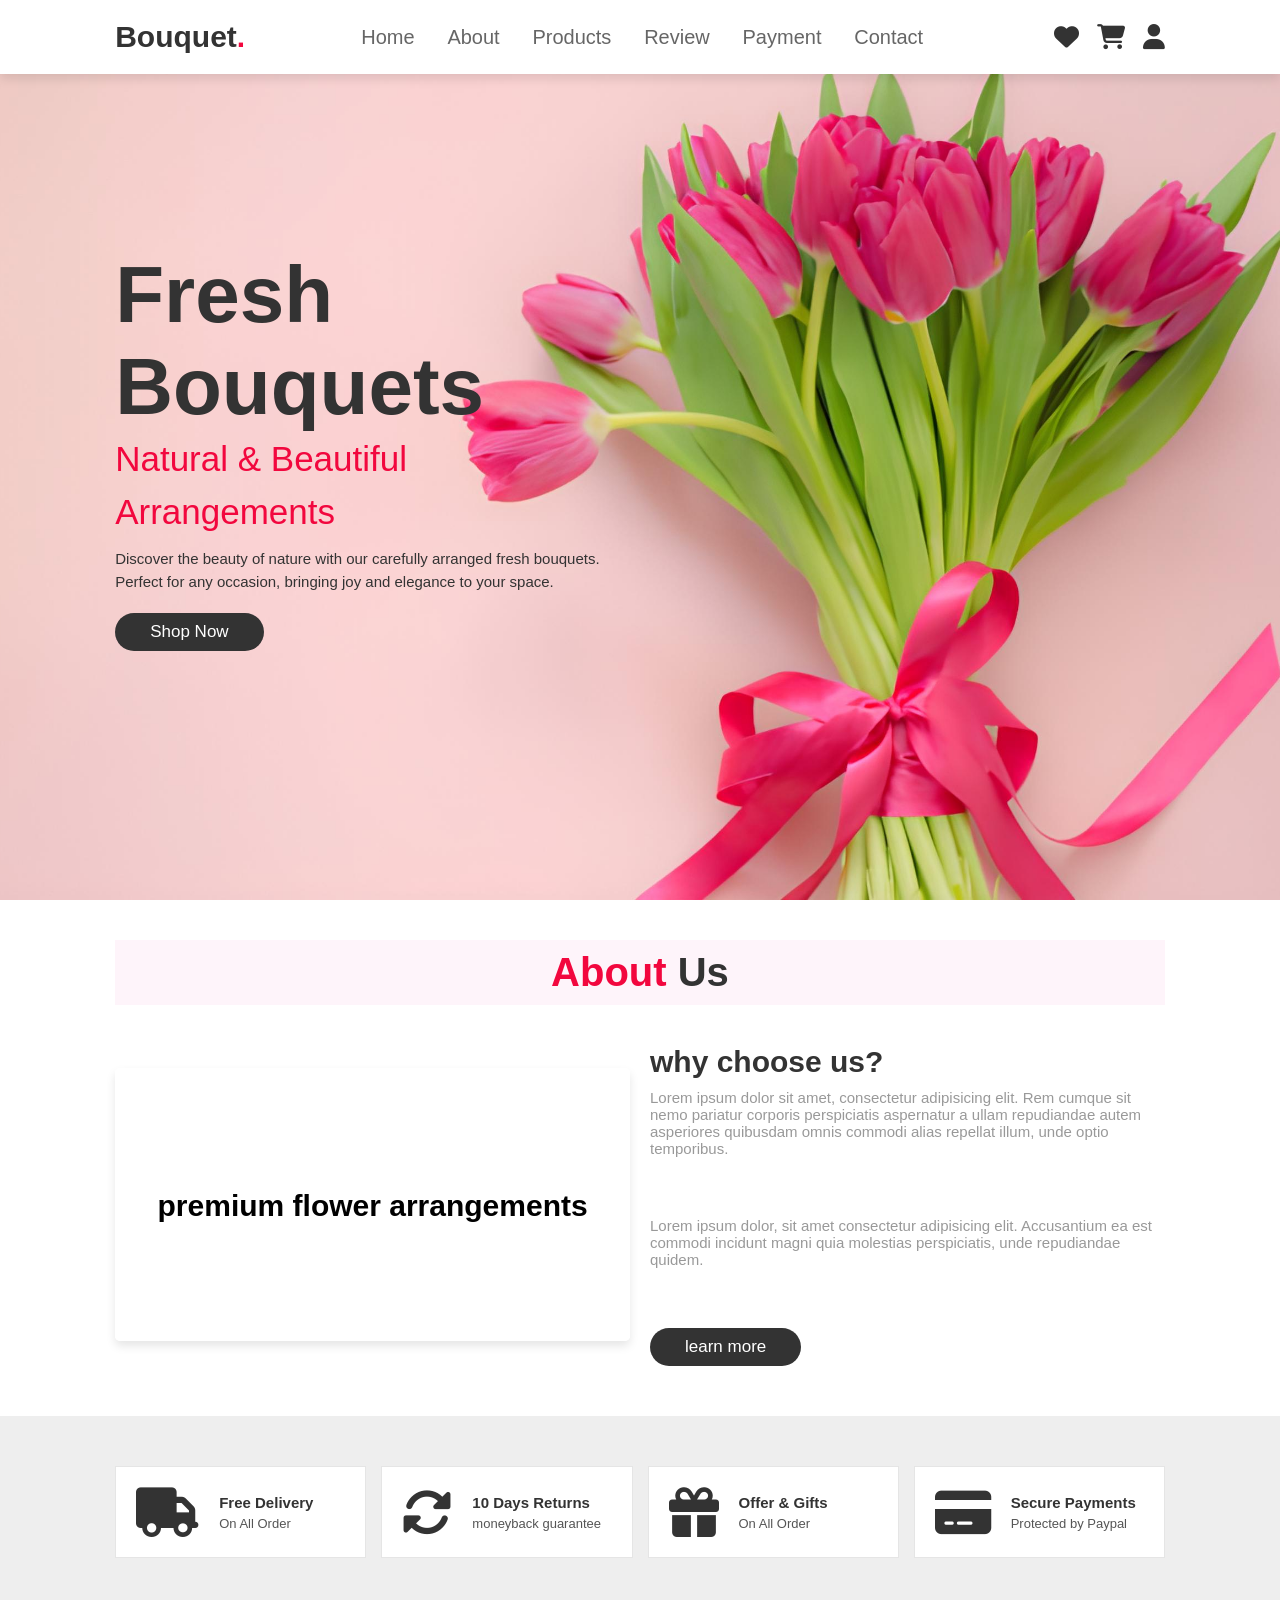
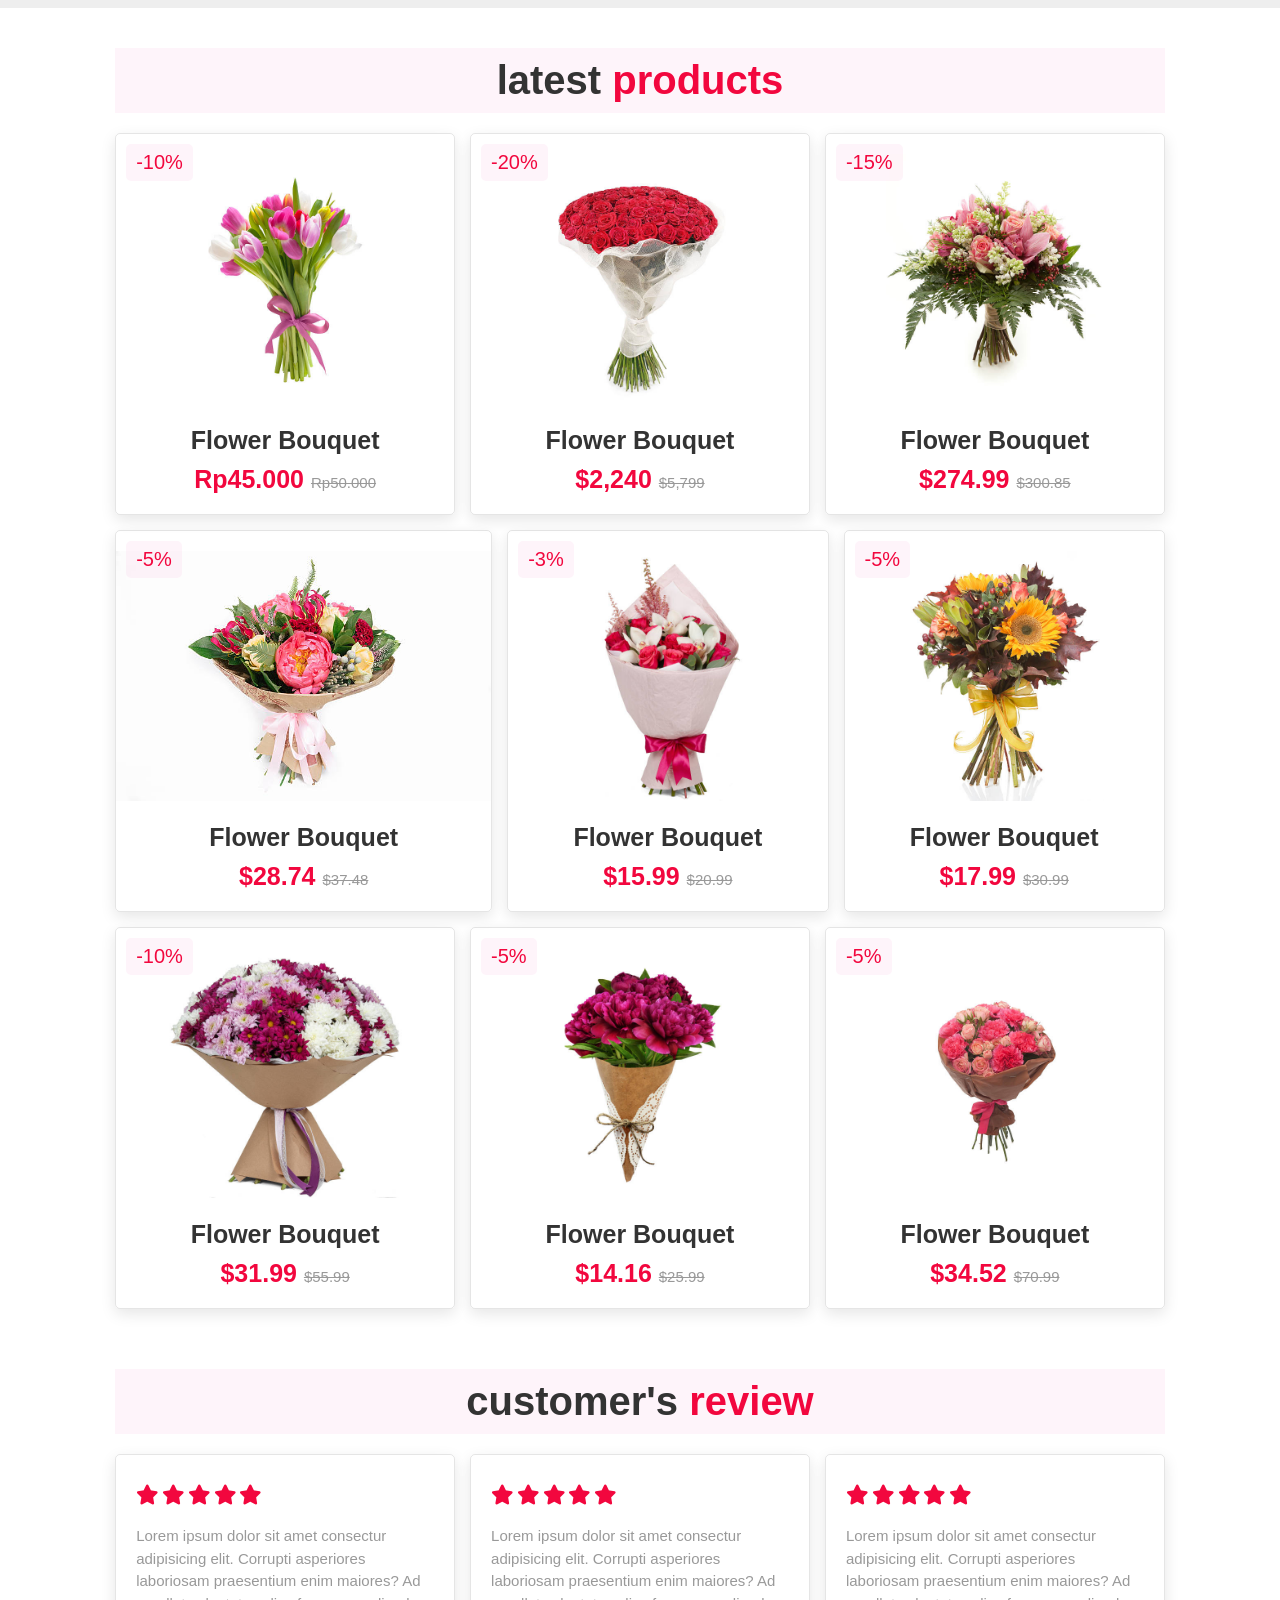
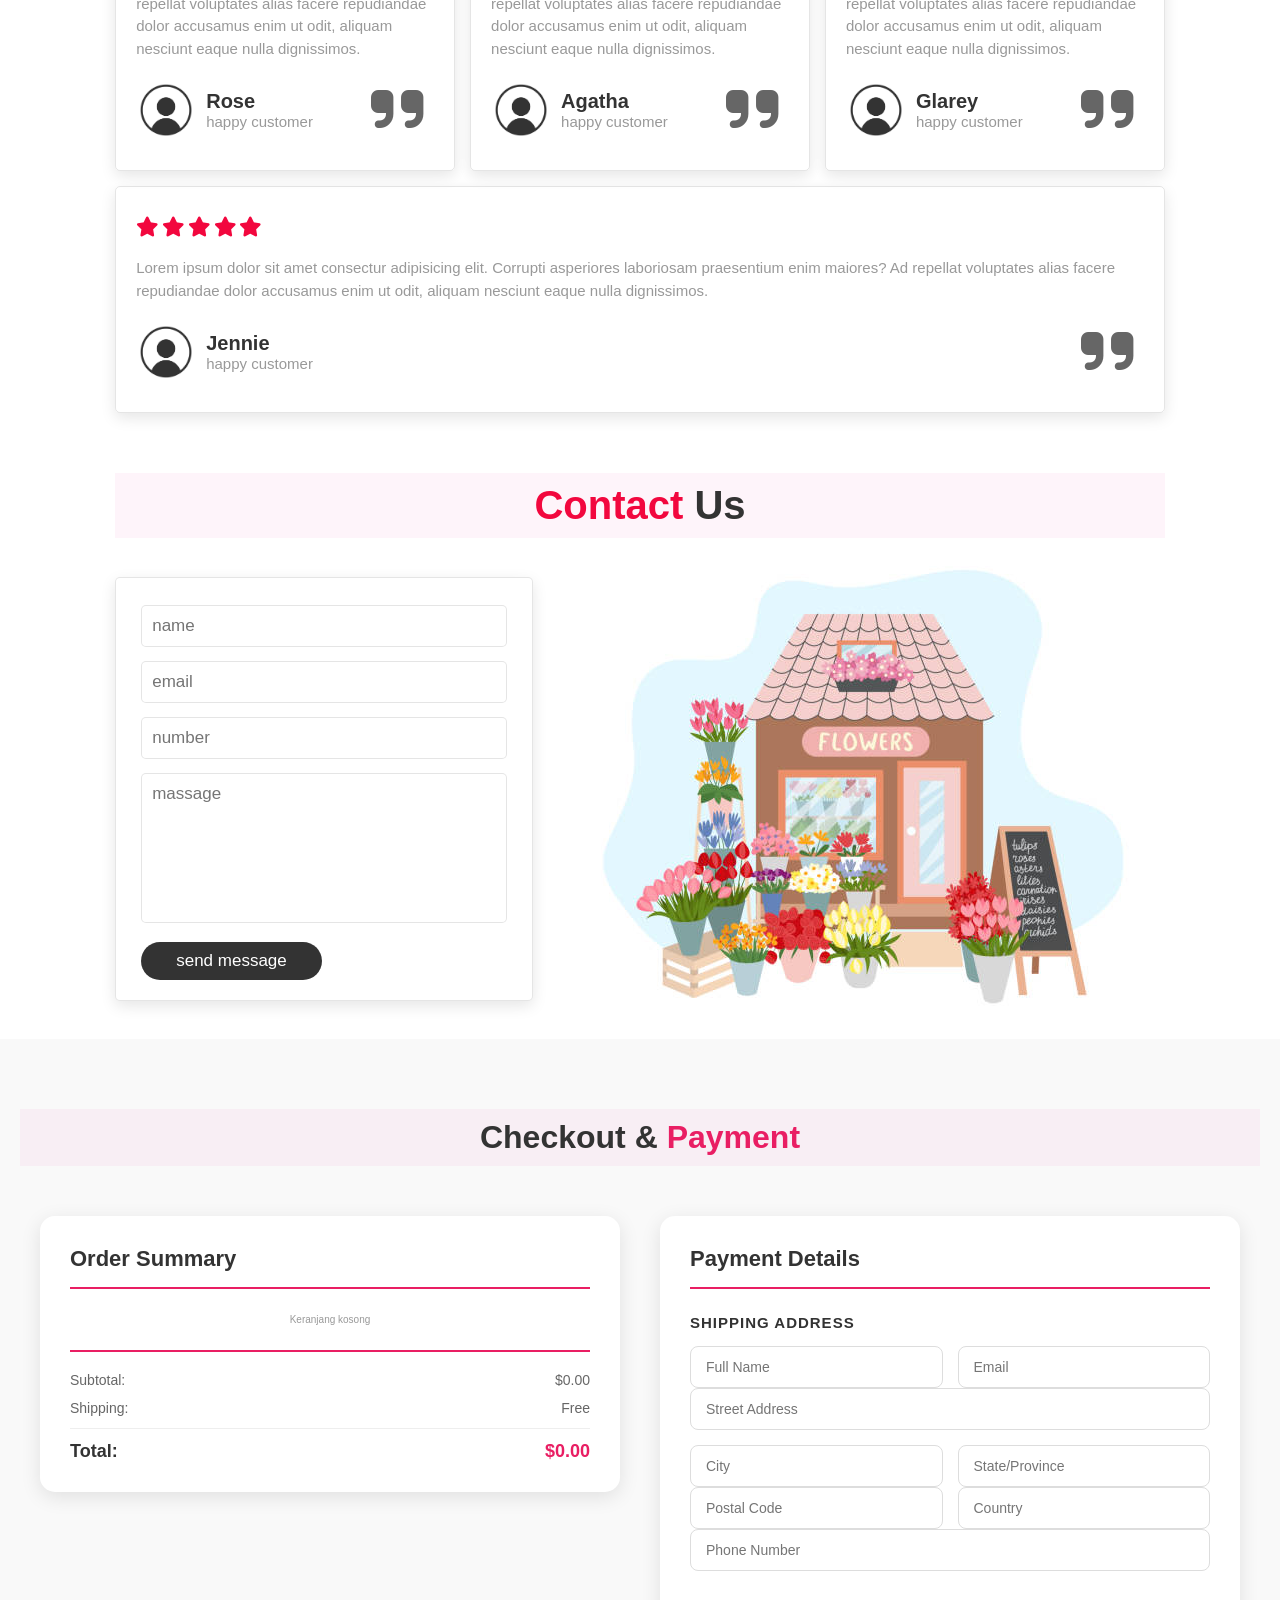
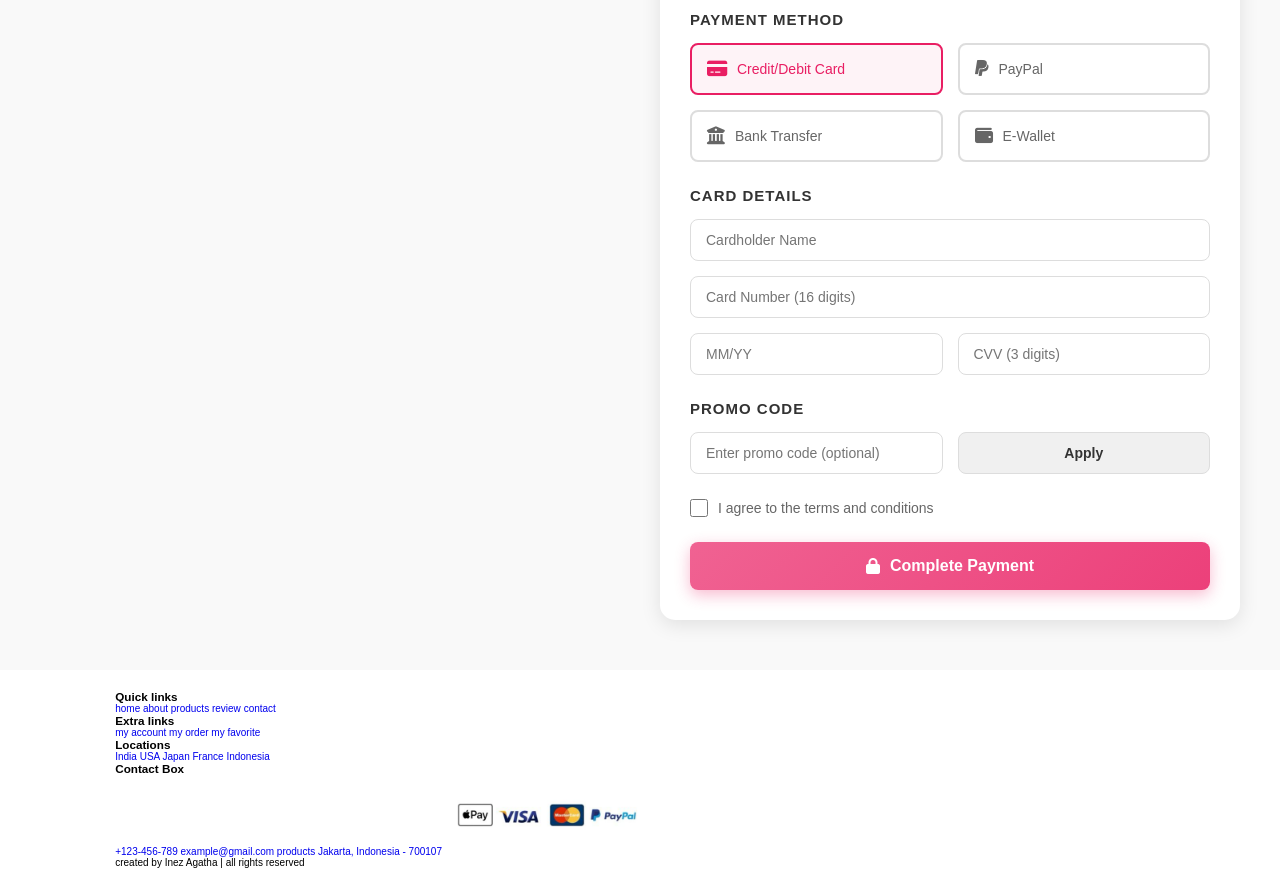
==== index/index.html @ df14d152 "upload website" ====
<!DOCTYPE html>
<html lang="en">
<head>
    <meta charset="UTF-8">
    <meta http-equiv="X-UA-Compatible" content="IE=edge">
    <meta name="viewport" content="width=device-width, initial-scale=1.0">
    <title>Bouquet Shop</title>

    <!-- font awesome cdn link -->
     <link rel="stylesheet" href="https://cdnjs.cloudflare.com/ajax/libs/font-awesome/6.4.2/css/all.min.css">

     <!-- custom css file link -->
      <link rel="stylesheet" href="../css/style.css">
</head>
<body>

<!-- header section starts -->

<header>

    <input type="checkbox" name="" id="toggler">
    <label for="toggler" class="fas fa-bars"></label>

    <a href="#" class="logo">Bouquet<span>.</span></a>

    <nav class="navbar">
        <a href="#Home">Home</a>
        <a href="#About">About</a>
        <a href="#Products">Products</a>
        <a href="#Review">Review</a>
        <a href="#Payment">Payment</a>
        <a href="#Contact">Contact</a>
    </nav>

    <div class="icons">
        <a href="#" class="fas fa-heart"></a>
        <a href="#" class="fas fa-shopping-cart"></a>
        <a href="#" class="fas fa-user"></a>
    </div>

</header>

<!-- header section ends -->

<!-- home section starts -->

<section class="home" id="home">
    <div class="content">
        <h3>Fresh Bouquets</h3>
        <span>Natural & Beautiful Arrangements</span>
        <p>Discover the beauty of nature with our carefully arranged fresh bouquets. Perfect for any occasion, bringing joy and elegance to your space.</p>
        <a href="#" class="btn">Shop Now</a>
    </div>

</section>

<!-- home section ends -->

<!-- about section start -->
 
<section class="about" id="about">

    <h1 class="heading"> <span> About </span> Us </h1>

    <div class="row">

        <div class="video-container">
            <video src="../images/about-vid.mp4" loop autoplay muted playsinline></video>
            <h3>premium flower arrangements</h3>
        </div>

        <div class="content">
            <h3>why choose us?</h3>
            <p>Lorem ipsum dolor sit amet, consectetur adipisicing elit. Rem cumque sit nemo
                pariatur corporis perspiciatis aspernatur a ullam repudiandae autem asperiores
                quibusdam omnis commodi alias repellat illum, unde optio temporibus.</p>
            <p>Lorem ipsum dolor, sit amet consectetur adipisicing elit. Accusantium ea est
                commodi incidunt magni quia molestias perspiciatis, unde repudiandae quidem.</p>
            <a href="#" class="btn">learn more</a>

        </div>

    </div> 

</section>

 <!-- about section ends -->

 <!-- icons section starts -->

 <section class="icons-container">
    
    <div class="icons">
        <i class="fas fa-truck"></i>
        <div class="info">
            <h3>Free Delivery</h3>
            <span>On All Order</span>
         </div>
    </div>

    <div class="icons">
        <i class="fas fa-sync-alt"></i>
        <div class="info">
            <h3>10 Days Returns</h3>
            <span>moneyback guarantee</span>
         </div>
    </div>

    <div class="icons">
        <i class="fas fa-gift"></i>
        <div class="info">
            <h3>Offer & Gifts</h3>
            <span>On All Order</span>
         </div>
    </div>

    <div class="icons">
        <i class="fas fa-credit-card"></i>
        <div class="info">
            <h3>Secure Payments</h3>
            <span>Protected by Paypal</span>
         </div>
    </div>


    </div>

 </section>

 <!-- icons section ends -->

  <!-- product section starts -->

<section class="products" id="products">

    <h1 class="heading"> latest <span>products</span> </h1>

    <div class="box-container">

        <div class="box">
            <span class="discount">-10%</span>
            <div class="image">
                <img src="../images/img-1.jpg" alt="Tulip Bouquet">
                <div class="icons">
                    <a href="#" class="fas fa-heart"></a>
                    <a href="#" class="cart-btn">add to cart</a>
                    <a href="#" class="fas fa-share"></a>
                </div>
            </div>
            <div class="content">
                <h3>Flower Bouquet</h3>
                <div class="price">Rp45.000 <span>Rp50.000</span></div>
             </div>
        </div>

         <div class="box">
             <span class="discount">-20%</span>
             <div class="image">
                <img src="../images/img-2.jpg" alt="">
                <div class="icons">
                    <a href="#" class="fas fa-heart"></a>
                    <a href="#" class="cart-btn">add to cart</a>
                    <a href="#" class="fas fa-share"></a>
                 </div>
            </div>
            <div class="content">
                <h3>Flower Bouquet</h3>
                <div class="price">$2,240 <span>$5,799</span></div>
            </div>
        </div>

        <div class="box">
            <span class="discount">-15%</span>
            <div class="image">
                <img src="../images/img-3.jpg" alt="">
                <div class="icons">
                    <a href="#" class="fas fa-heart"></a>
                    <a href="#" class="cart-btn">add to cart</a>
                    <a href="#" class="fas fa-share"></a>
                </div>
             </div>
            <div class="content">
                <h3>Flower Bouquet</h3>
                <div class="price">$274.99 <span>$300.85</span></div>
            </div>
        </div>

        <div class="box">
            <span class="discount">-5%</span>
            <div class="image">
                <img src="../images/img-4.jpg" alt="">
                <div class="icons">
                    <a href="#" class="fas fa-heart"></a>
                    <a href="#" class="cart-btn">add to cart</a>
                    <a href="#" class="fas fa-share"></a>
                </div>
            </div>
            <div class="content">
                <h3>Flower Bouquet</h3>
                <div class="price">$28.74 <span>$37.48</span></div>
            </div>
        </div>

        <div class="box">
            <span class="discount">-3%</span>
            <div class="image">
                <img src="../images/img-5.jpg" alt="">
                <div class="icons">
                    <a href="#" class="fas fa-heart"></a>
                    <a href="#" class="cart-btn">add to cart</a>
                    <a href="#" class="fas fa-share"></a>
                </div>
            </div>
            <div class="content">
                <h3>Flower Bouquet</h3>
                <div class="price">$15.99 <span>$20.99</span></div>
            </div>
        </div>

        <div class="box">
            <span class="discount">-5%</span>
            <div class="image">
                <img src="../images/img-6.jpg" alt="">
                <div class="icons">
                    <a href="#" class="fas fa-heart"></a>
                    <a href="#" class="cart-btn">add to cart</a>
                    <a href="#" class="fas fa-share"></a>
                </div>
            </div>
            <div class="content">
                <h3>Flower Bouquet</h3>
                <div class="price">$17.99 <span>$30.99</span></div>
            </div>
        </div>

        <div class="box">
            <span class="discount">-10%</span>
            <div class="image">
                <img src="../images/img-7.jpg" alt="">
                <div class="icons">
                    <a href="#" class="fas fa-heart"></a>
                    <a href="#" class="cart-btn">add to cart</a>
                    <a href="#" class="fas fa-share"></a>
                </div>
            </div>
            <div class="content">
                <h3>Flower Bouquet</h3>
                <div class="price">$31.99 <span>$55.99</span></div>
            </div>
        </div>

         <div class="box">
            <span class="discount">-5%</span>
            <div class="image">
                <img src="../images/img-8.jpg" alt="">
                <div class="icons">
                    <a href="#" class="fas fa-heart"></a>
                    <a href="#" class="cart-btn">add to cart</a>
                    <a href="#" class="fas fa-share"></a>
                </div>
            </div>
            <div class="content">
                <h3>Flower Bouquet</h3>
                <div class="price">$14.16 <span>$25.99</span></div>
             </div>
        </div>
  

        <div class="box">
            <span class="discount">-5%</span>
            <div class="image">
                <img src="../images/img-9.jpg" alt="">
                <div class="icons">
                    <a href="#" class="fas fa-heart"></a>
                    <a href="#" class="cart-btn">add to cart</a>
                    <a href="#" class="fas fa-share"></a>
                </div>
            </div>
            <div class="content">
                <h3>Flower Bouquet</h3>
                <div class="price">$34.52 <span>$70.99</span></div>
             </div>
         </div>
    
</section>

<!-- product section ends -->

<!-- review section starts -->

<section class="review" id="review">

<h1 class="heading"> customer's <span>review</span></h1>

<div class="box-container">

    <div class="box">
        <div class="stars">
            <i class="fas fa-star"></i>
            <i class="fas fa-star"></i>
            <i class="fas fa-star"></i>
            <i class="fas fa-star"></i>
            <i class="fas fa-star"></i>
        </div>
        <p>Lorem ipsum dolor sit amet consectur adipisicing elit. Corrupti asperiores laboriosam praesentium enim maiores? Ad repellat voluptates alias facere repudiandae dolor accusamus enim ut odit, aliquam nesciunt eaque nulla dignissimos.</p>
        <div class="user">
            <img src="../images/pic-1.jpg" alt="">
            <div class="user-info">
                <h3>Rose</h3>
                <span>happy customer</span>
            </div>
        </div>
        <span class="fas fa-quote-right"></span>
    </div>

    <div class="box">
        <div class="stars">
            <i class="fas fa-star"></i>
            <i class="fas fa-star"></i>
            <i class="fas fa-star"></i>
            <i class="fas fa-star"></i>
            <i class="fas fa-star"></i>
        </div>
        <p>Lorem ipsum dolor sit amet consectur adipisicing elit. Corrupti asperiores laboriosam praesentium enim maiores? Ad repellat voluptates alias facere repudiandae dolor accusamus enim ut odit, aliquam nesciunt eaque nulla dignissimos.</p>
        <div class="user">
            <img src="../images/pic-2.jpg" alt="">
            <div class="user-info">
                <h3>Agatha</h3>
                <span>happy customer</span>
            </div>
        </div>
        <span class="fas fa-quote-right"></span>
    </div>

    <div class="box">
        <div class="stars">
            <i class="fas fa-star"></i>
            <i class="fas fa-star"></i>
            <i class="fas fa-star"></i>
            <i class="fas fa-star"></i>
            <i class="fas fa-star"></i>
        </div>
        <p>Lorem ipsum dolor sit amet consectur adipisicing elit. Corrupti asperiores laboriosam praesentium enim maiores? Ad repellat voluptates alias facere repudiandae dolor accusamus enim ut odit, aliquam nesciunt eaque nulla dignissimos.</p>
        <div class="user">
            <img src="../images/pic-3.jpg" alt="">
            <div class="user-info">
                <h3>Glarey</h3>
                <span>happy customer</span>
            </div>
        </div>
        <span class="fas fa-quote-right"></span>
    </div>

    <div class="box">
        <div class="stars">
            <i class="fas fa-star"></i>
            <i class="fas fa-star"></i>
            <i class="fas fa-star"></i>
            <i class="fas fa-star"></i>
            <i class="fas fa-star"></i>
        </div>
        <p>Lorem ipsum dolor sit amet consectur adipisicing elit. Corrupti asperiores laboriosam praesentium enim maiores? Ad repellat voluptates alias facere repudiandae dolor accusamus enim ut odit, aliquam nesciunt eaque nulla dignissimos.</p>
        <div class="user">
            <img src="../images/pic-4.jpg" alt="">
            <div class="user-info">
                <h3>Jennie</h3>
                <span>happy customer</span>
            </div>
        </div>
        <span class="fas fa-quote-right"></span>
    </div>

</div>

</section>

<!-- review section ends --> 

<!-- contact section stars -->

<section class="contact" id="contact">

<h1 class="heading"> <span> Contact </span> Us</h1>

<div class="row">

    <form action="">
        <input type="text" placeholder="name" class="box">
        <input type="email" placeholder="email" class="box">
        <input type="number" placeholder="number" class="box">
        <textarea name="" class="box" placeholder="massage" id="" cols="30" rows="10"></textarea>
        <input type="submit" value="send message" class="btn">
    </form>

    <div class="image">
        <img src="../images/contact-img.jpg" alt="">
    </div>

</div>

</section>

<!-- contact section ends -->

<!-- payment section starts -->

<section class="payment" id="payment">

    <h1 class="heading">Checkout & <span>Payment</span></h1>

    <div class="payment-container">

        <!-- Left Side - Order Summary -->
        <div class="order-summary">
            <h2>Order Summary</h2>
            
            <div class="summary-items" id="summaryItems">
                <p style="text-align: center; color: #999;">Keranjang kosong</p>
            </div>

            <div class="summary-total">
                <div class="total-row">
                    <span>Subtotal:</span>
                    <span id="subtotal">$0.00</span>
                </div>
                <div class="total-row">
                    <span>Shipping:</span>
                    <span id="shipping">Free</span>
                </div>
                <div class="total-row final">
                    <span>Total:</span>
                    <span id="total">$0.00</span>
                </div>
            </div>
        </div>

        <!-- Right Side - Payment Form -->
        <div class="payment-form">
            <h2>Payment Details</h2>

            <form id="paymentForm">
                <!-- Customer Info -->
                <div class="form-section">
                    <h3>Shipping Address</h3>
                    
                    <div class="form-row">
                        <input type="text" placeholder="Full Name" required>
                        <input type="email" placeholder="Email" required>
                    </div>

                    <input type="text" placeholder="Street Address" required class="full-width">
                    
                    <div class="form-row">
                        <input type="text" placeholder="City" required>
                        <input type="text" placeholder="State/Province" required>
                    </div>

                    <div class="form-row">
                        <input type="text" placeholder="Postal Code" required>
                        <input type="text" placeholder="Country" required>
                    </div>

                    <input type="tel" placeholder="Phone Number" required class="full-width">
                </div>

                <!-- Payment Method -->
                <div class="form-section">
                    <h3>Payment Method</h3>

                    <div class="payment-methods">
                        <label class="payment-option">
                            <input type="radio" name="payment" value="card" checked>
                            <span class="option-label">
                                <i class="fas fa-credit-card"></i> Credit/Debit Card
                            </span>
                        </label>

                        <label class="payment-option">
                            <input type="radio" name="payment" value="paypal">
                            <span class="option-label">
                                <i class="fab fa-paypal"></i> PayPal
                            </span>
                        </label>

                        <label class="payment-option">
                            <input type="radio" name="payment" value="transfer">
                            <span class="option-label">
                                <i class="fas fa-bank"></i> Bank Transfer
                            </span>
                        </label>

                        <label class="payment-option">
                            <input type="radio" name="payment" value="ewallet">
                            <span class="option-label">
                                <i class="fas fa-wallet"></i> E-Wallet
                            </span>
                        </label>
                    </div>
                </div>

                <!-- Card Details (shown when card is selected) -->
                <div class="form-section" id="cardSection">
                    <h3>Card Details</h3>

                    <input type="text" placeholder="Cardholder Name" required class="full-width">
                    
                    <input type="text" placeholder="Card Number (16 digits)" maxlength="16" required class="full-width">
                    
                    <div class="form-row">
                        <input type="text" placeholder="MM/YY" maxlength="5" required>
                        <input type="text" placeholder="CVV (3 digits)" maxlength="3" required>
                    </div>
                </div>

                <!-- Promo Code -->
                <div class="form-section">
                    <h3>Promo Code</h3>
                    <div class="form-row">
                        <input type="text" placeholder="Enter promo code (optional)">
                        <button type="button" class="btn-promo">Apply</button>
                    </div>
                </div>

                <!-- Terms & Conditions -->
                <div class="form-section">
                    <label class="checkbox-label">
                        <input type="checkbox" required>
                        <span>I agree to the terms and conditions</span>
                    </label>
                </div>

                <!-- Submit Button -->
                <button type="submit" class="btn-pay">
                    <i class="fas fa-lock"></i> Complete Payment
                </button>
            </form>
        </div>

    </div>

</section>

<!-- payment section ends -->

<!-- footer section strats -->

<section class="foother">

    <div class="box-container">

        <div class="box">
            <h3>Quick links</h3>
            <a href="#">home</a>
            <a href="#">about</a>
            <a href="#">products</a>
            <a href="#">review</a>
            <a href="#">contact</a>
        </div>

        <div class="box">
            <h3>Extra links</h3>
            <a href="#">my account</a>
            <a href="#">my order</a>
            <a href="#">my favorite</a>
        </div>

        <div class="box">
            <h3>Locations</h3>
            <a href="#">India</a>
            <a href="#">USA</a>
            <a href="#">Japan</a>
            <a href="#">France</a>
            <a href="#">Indonesia</a>
        </div>

        <div class="box">
            <h3>Contact Box</h3>
            <a href="#">+123-456-789</a>
            <a href="#">example@gmail.com</a>
            <a href="#">products</a>
            <a href="#">Jakarta, Indonesia - 700107</a>
            <img src="../images/payment.jpg" alt="Payment Methods" width="200">
        </div>

    </div>
 
    <div class="credit"> created by <span> Inez Agatha </span> | all rights reserved </div>

<script src="../js/script.js"></script>
</section>

<!-- foother section ends -->
---- css/style.css ----
:root{
    --pink: #f2073e;
}

*{
    margin:0; padding:0;
    box-sizing: border-box;
    font-family: Verdana, Geneva, Tahoma, sans-serif;
    outline: none; border:none;
    text-decoration: none;
    text-transform: none;
    transition: .2s linear;
}

html{
    font-size: 62.5%;
    scroll-behavior: smooth;
    scroll-padding-top: 6rem;
    overflow-x: hidden;
}

section{
    padding:2rem 9%;
}

.heading{
    text-align: center;
    font-size: 4rem;
    color:#333;
    padding:1rem;
    margin:2rem 0;
    background:rgba(225, 51, 153,.05);
}

.heading span{
    color:var(--pink)
}

.btn{
    display: inline-block;
    margin-top: 1rem;
    border-radius: 5rem;
    background: #333;
    color: #fff;
    padding:.9rem 3.5rem;
    cursor: pointer;
    font-size: 1.7rem;

}
.btn:hover{
    background:var(--pink);
}
header{
    position: fixed;
    top:0; left:0; right:0;
    background:#fff;
    padding:2rem 9%;
    display: flex;
    align-items: center;
    justify-content: space-between;
    z-index: 1000;
    box-shadow: 0 .5rem 1rem rgba(0,0,0,.1);
}

header .logo {
    font-size: 3rem;
    color: #333;
    font-weight: bolder;  
}

header .logo span {
    color:var(--pink);
}

header .navbar a{
    font-size: 2rem;
    padding: 0 1.5rem; /* tambahkan jarak horizontal */
    color:#666;
}

header .navbar a:hover{
    color:var(--pink);
}

header .icons a{
    font-size: 2.5rem;
    color:#333;
    margin-left: 1.5rem;
}

header .icons a:hover{
    color:var(--pink);
}

header #toggler{
    display: none;
}

header .fa-bars{
    font-size: 3rem;
    color:#333;
    border-radius: .5rem;
    padding:.5rem 1.5rem;
    cursor: pointer;
    border:.1rem solid rgba(0,0,0,.3);
    display: none;
}

.home{
    display: flex;
    align-items: center;
    min-height: 100vh;
    background: url("../images/homes-bg.jpg") no-repeat center center;
    background-size: cover;
    background-position: center center;
}

.home .content{
    max-width: 50rem;
}

.home .content h3{
    font-size: 8rem !important;
    color:#333
}

.home .content span{
    font-size: 3.5rem;
    color:var(--pink);
    padding:1rem 0;
    line-height: 1.5;
}

.home .content p{
    font-size: 1.5rem;
    color:#333;
    padding:1rem 0;
    line-height: 1.5;
}

.about .row{
    display: flex;
    align-items: center;
    gap:2rem;
    flex-wrap: wrap;
    padding:2rem 0;
    padding-bottom: 3rem;
}

.about .row .video-container{
    flex:1 1 40rem;
    position: relative;   
}

.about .row .video-container video{
    width:100%;
    border:1.5rem solid #fff;
    border-radius: .5rem;
    box-shadow: 0 .5rem 1rem rgba(0,0,0,.1);
    height: 100%;
    object-fit: cover;
}

.about .row .video-container h3{
    position: absolute;
    top:50%; transform: translateY(-50%);
    font-size: 3rem;
    background:#fff;
    width:100%;
    padding:1rem 2rem;
    text-align: center;
    mix-blend-mode: screen;
}

.about .row .content{
    flex:1 1 40rem;
}

.about .row .content h3{
    font-size: 3rem;
    color:#333;
}

.about .row .content p{
    font-size: 1.5rem;
    color:#999;
    padding: 5rem 0;
    padding-top: 1rem;
    line-break: 1.5;
}

.icons-container{
    background:#eee;
    display: flex;
    flex-wrap: wrap;
    gap: 1.5rem;
    padding-top: 5rem;
    padding-bottom: 5rem;
}

.icons-container .icons{
    background:#fff;
    border:.1rem solid rgba(0,0,0,.1);
    padding: 2rem;
    display: flex;
    align-items: center;
    flex:1 1 25rem;
}

.icons-container .icons i{
    font-size:5rem;
    margin-right: 2rem;
    color: #333;
}

.icons-container .icons h3{
    color:#333;
    padding-bottom: .5rem;
    font-size: 1.5rem;
}

.icons-container .icons span{
    color:#555;
    font-size: 1.3rem;
}


.products .box-container{
    display: flex;
    flex-wrap: wrap;
    gap: 1.5rem;
}

.products .box-container .box{
   flex: 1 1 30rem;
    box-shadow: 0 .5rem 1.5rem rgba(0,0,0,.1);
    border-radius: .5rem;
    border: .1rem solid rgba(0,0,0,.1);
    position: relative;
}

.products .box-container .box .discount{
    position: absolute;
    top:1rem; left:1rem;
    padding:.7rem 1rem;
    font-size: 2rem;
    color:var(--pink);
    background: rgba(225, 51, 153,.05);
    z-index: 1;
    border-radius: .5rem;
}

.products .box-container .box .image{
    position: relative;
    text-align: center;
    padding-top: 2rem;
    overflow: hidden;
}

.products .box-container .box .image img{
   height: 25rem;
}

.products .box-container .box:hover .image img{
    transform: scale(1.1);
}

.products .box-container .box .image .icons{
    position: absolute;
    bottom:-7rem; left:0; right:0;
    display:flex;
}

.products .box-container .box:hover .image .icons{
    bottom:0;
}

.products .box-container .box .image .icons a{
    height: 5rem;
    line-height: 5rem;
    font-size: 2rem;
    width:50%;
    background: var(--pink);
    color:#fff;
}

.products .box-container .box .image .icons .cart-btn{
    border-left: .1rem solid #fff7;
    border-right: .1rem solid #fff7;
    width:100%;
}

.products .box-container .box .image .icons a:hover{
    background: #333;
} 

.products .box-container .box .content{
    padding: 2rem;
    text-align: center;
}

.products .box-container .box .content h3{
    font-size: 2.5rem;
    color:#333;
}

.products .box-container .box .content .price{
    font-size: 2.5rem;
    color: var(--pink);
    font-weight: bolder;
    padding-top: 1rem;
}

.products .box-container .box .content .price span{
    font-size: 1.5rem;
    color:#999;
    font-weight: lighter;
    text-decoration: line-through;
}

.review .box-container{
    display: flex;
    flex-wrap: wrap;
    gap:1.5rem;
}

.review .box-container .box{
    flex:1 1 30rem;
    box-shadow: 0 .5rem 1.5rem rgba(0,0,0,.1);
    border-radius: .5rem;
    padding: 3rem 2rem;
    position: relative;
    border:.1rem solid rgba(0,0,0,.1);
}

.review .box-container .box .fa-quote-right{
    position: absolute;
    bottom:3rem; right:3rem;
    font-size: 6rem;
    color: #666;
}

.review .box-container .box .stars i{
    color: var(--pink);
    font-size: 2rem;
}

.review .box-container .box p{
    color: #999;
    font-size: 1.5rem;
    line-height: 1.5;
    padding-top: 2rem;
}

.review .box-container .box .user{
    display: flex;
    align-items: center;
    padding-top: 2rem;
}

.review .box-container .box .user img{
    height: 6rem;
    width: 6rem;
    border-radius: 50%;
    object-fit: cover;
    margin-right: 1rem;
}

.review .box-container .box .user h3{
    font-size: 2rem;
    color:#333;
}

.review .box-container .box .user span{
    font-size: 1.5rem;
    color: #999;
}

.contact .row{
    display: flex;
    flex-wrap: wrap;
    gap:2rem;
    align-items: center;
}

.contact .row form{
    flex:1 1 40rem;
    padding:2rem 2.5rem;
    box-shadow: 0 .5rem 1.5rem rgba(0,0,0,.1);
    border:.1rem solid rgba(0,0,0,.1);
    background:#fff;
    border-radius: .5rem;
}

.contact .row image{
    flex:1 1 40rem;
}

.contact .row .image img{
    width: 100%;
}

.contact .row form .box{
    padding:1rem;
    font-size: 1.7rem;
    color:#333;
    text-transform: none;
    border:.1rem solid rgba(0,0,0,.1);
    border-radius:.5rem;
    margin:.7rem 0;
    width: 100%;
}

.contact .row form .box:focus{
    border-color: var(--pink);
}

.contact .row form textarea{
    height: 15rem;
    resize: none;
}

.footer .box-container{
    display: flex;

}

.footer .box-container .box{
    flex:1 1 25rem;
    align-items: flex-start;
    border: 1px;
}

.footer .box-container .box h3{
    color: #333;
    font-size: 2.5rem;
    padding:1rem 0;
}

.footer .box-container .box a{
    display: block;
    color: #666;
    font-size: 1.8rem;
    padding:1rem 0;
}

.footer .box-container .box a:hover{
    color:var(--pink);
    text-decoration: underline;
}

.footer .box-container .box img{
    margin-top: 1rem;
}

.footer .credit{
    text-align: center;
    padding: 1.5rem;
    margin-top: 1.5rem;
    padding-top: 2.5rem;
    font-size: 2rem;
    color: #333;
    border-top: .1rem solid rgba(0,0,0,.1);
}

.footer .credit span{
    color:var(--pink);
}
















/* media quaries */
@media (max-width:991px) {

    html{
        font-size: 55%;
    }

    header{
        padding:2rem;
    }

    section{
        padding:2rem;
    }

    .home{
        background-position: left;
    }
    
        
}

@media (max-width:768px){

    header .fa-bars{
        display: block;
    }
    
    header .navbar{
        position:absolute;
        top:100%; left:0; right:0;
        background:#eee;
        border-top: .1rem solid rgba(0,0,0,.1);
        clip-path: polygon(0 0, 100% 0, 100% 0, 0 0);
    }

    header #toggler:checked ~ .navbar{
        clip-path: polygon(0 0, 100% 0, 100% 100%, 0% 100%);
    }
    header .navbar a{
        margin:1.5rem;
        padding:1.5rem;
        background:#fff;
        border:1rem solid rgba(0,0,0,.1);
        display: block;
    }

    .home .content.h3{
        font-size: 2.5rem;
    }
}

/* ==================== PAYMENT SECTION ==================== */

.payment {
    padding: 50px 20px;
    background: #f9f9f9;
}

.payment .heading {
    text-align: center;
    margin-bottom: 50px;
    font-size: 32px;
    color: #333;
}

.payment .heading span {
    color: #e91e63;
}

.payment-container {
    display: grid;
    grid-template-columns: 1fr 1fr;
    gap: 40px;
    max-width: 1200px;
    margin: 0 auto;
}

/* Order Summary */
.order-summary {
    background: white;
    padding: 30px;
    border-radius: 15px;
    box-shadow: 0 5px 20px rgba(0, 0, 0, 0.1);
    height: fit-content;
    position: sticky;
    top: 20px;
}

.order-summary h2 {
    font-size: 22px;
    margin-bottom: 25px;
    color: #333;
    border-bottom: 2px solid #e91e63;
    padding-bottom: 15px;
}

.summary-items {
    margin-bottom: 25px;
    max-height: 300px;
    overflow-y: auto;
}

.summary-item {
    display: flex;
    justify-content: space-between;
    align-items: center;
    padding: 12px 0;
    border-bottom: 1px solid #eee;
}

.summary-item-name {
    flex: 1;
}

.summary-item-name h4 {
    font-size: 14px;
    margin-bottom: 5px;
    color: #333;
}

.summary-item-qty {
    color: #999;
    font-size: 13px;
}

.summary-item-price {
    font-weight: 600;
    color: #e91e63;
    min-width: 70px;
    text-align: right;
}

.summary-total {
    border-top: 2px solid #e91e63;
    padding-top: 20px;
}

.total-row {
    display: flex;
    justify-content: space-between;
    margin-bottom: 12px;
    font-size: 14px;
    color: #666;
}

.total-row.final {
    font-size: 18px;
    font-weight: 700;
    color: #333;
    padding-top: 12px;
    border-top: 1px solid #eee;
    margin-bottom: 0;
}

.total-row.final span:last-child {
    color: #e91e63;
}

/* Payment Form */
.payment-form {
    background: white;
    padding: 30px;
    border-radius: 15px;
    box-shadow: 0 5px 20px rgba(0, 0, 0, 0.1);
}

.payment-form h2 {
    font-size: 22px;
    margin-bottom: 25px;
    color: #333;
    border-bottom: 2px solid #e91e63;
    padding-bottom: 15px;
}

.form-section {
    margin-bottom: 25px;
}

.form-section h3 {
    font-size: 15px;
    margin-bottom: 15px;
    color: #333;
    font-weight: 600;
    text-transform: uppercase;
    letter-spacing: 1px;
}

.form-row {
    display: grid;
    grid-template-columns: 1fr 1fr;
    gap: 15px;
}

.form-row input {
    padding: 12px 15px;
    border: 1px solid #ddd;
    border-radius: 8px;
    font-size: 14px;
    transition: all 0.3s ease;
}

.form-row input:focus {
    outline: none;
    border-color: #e91e63;
    box-shadow: 0 0 0 3px rgba(233, 30, 99, 0.1);
}

.full-width {
    width: 100%;
    padding: 12px 15px;
    border: 1px solid #ddd;
    border-radius: 8px;
    font-size: 14px;
    transition: all 0.3s ease;
    margin-bottom: 15px;
}

.full-width:focus {
    outline: none;
    border-color: #e91e63;
    box-shadow: 0 0 0 3px rgba(233, 30, 99, 0.1);
}

/* Payment Methods */
.payment-methods {
    display: grid;
    grid-template-columns: 1fr 1fr;
    gap: 15px;
}

.payment-option {
    position: relative;
}

.payment-option input {
    display: none;
}

.option-label {
    display: flex;
    align-items: center;
    gap: 10px;
    padding: 15px;
    border: 2px solid #ddd;
    border-radius: 8px;
    cursor: pointer;
    transition: all 0.3s ease;
    font-size: 14px;
    color: #666;
}

.option-label i {
    font-size: 18px;
}

.payment-option input:checked + .option-label {
    border-color: #e91e63;
    background: rgba(233, 30, 99, 0.05);
    color: #e91e63;
}

/* Checkbox */
.checkbox-label {
    display: flex;
    align-items: center;
    gap: 10px;
    cursor: pointer;
    font-size: 14px;
    color: #666;
}

.checkbox-label input {
    width: 18px;
    height: 18px;
    cursor: pointer;
    accent-color: #e91e63;
}

/* Promo Code */
.btn-promo {
    padding: 12px 20px;
    background: #f0f0f0;
    border: 1px solid #ddd;
    border-radius: 8px;
    font-size: 14px;
    font-weight: 600;
    cursor: pointer;
    transition: all 0.3s ease;
    color: #333;
}

.btn-promo:hover {
    background: #e91e63;
    color: white;
    border-color: #e91e63;
}

/* Pay Button */
.btn-pay {
    width: 100%;
    padding: 15px;
    background: linear-gradient(135deg, #f06292 0%, #ec407a 100%);
    color: white;
    border: none;
    border-radius: 8px;
    font-size: 16px;
    font-weight: 600;
    cursor: pointer;
    transition: all 0.3s ease;
    display: flex;
    align-items: center;
    justify-content: center;
    gap: 10px;
    margin-top: 20px;
    box-shadow: 0 5px 15px rgba(233, 30, 99, 0.3);
}

.btn-pay:hover {
    transform: translateY(-2px);
    box-shadow: 0 8px 20px rgba(233, 30, 99, 0.4);
}

.btn-pay:active {
    transform: translateY(0);
}

/* Responsive */
@media (max-width: 768px) {
    .payment-container {
        grid-template-columns: 1fr;
        gap: 20px;
    }

    .order-summary {
        position: static;
    }

    .payment-methods {
        grid-template-columns: 1fr;
    }

    .form-row {
        grid-template-columns: 1fr;
    }
}
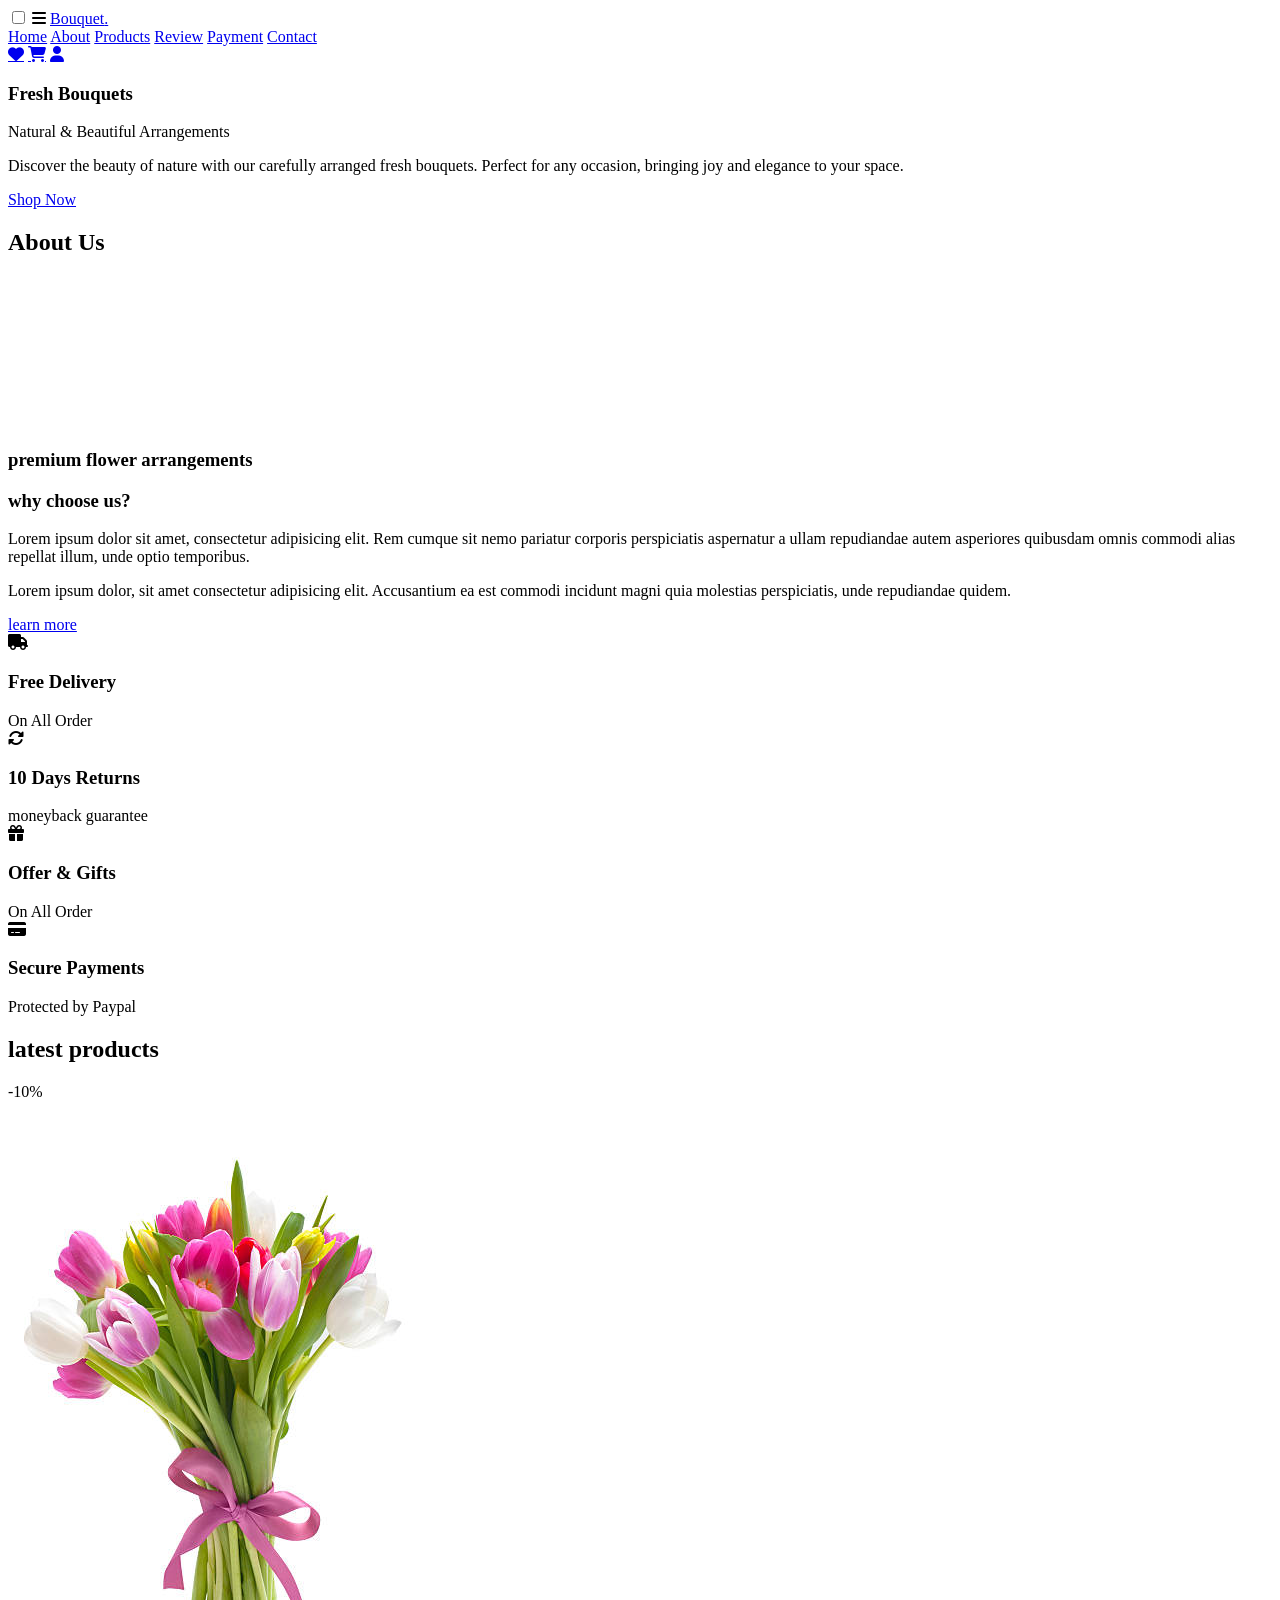
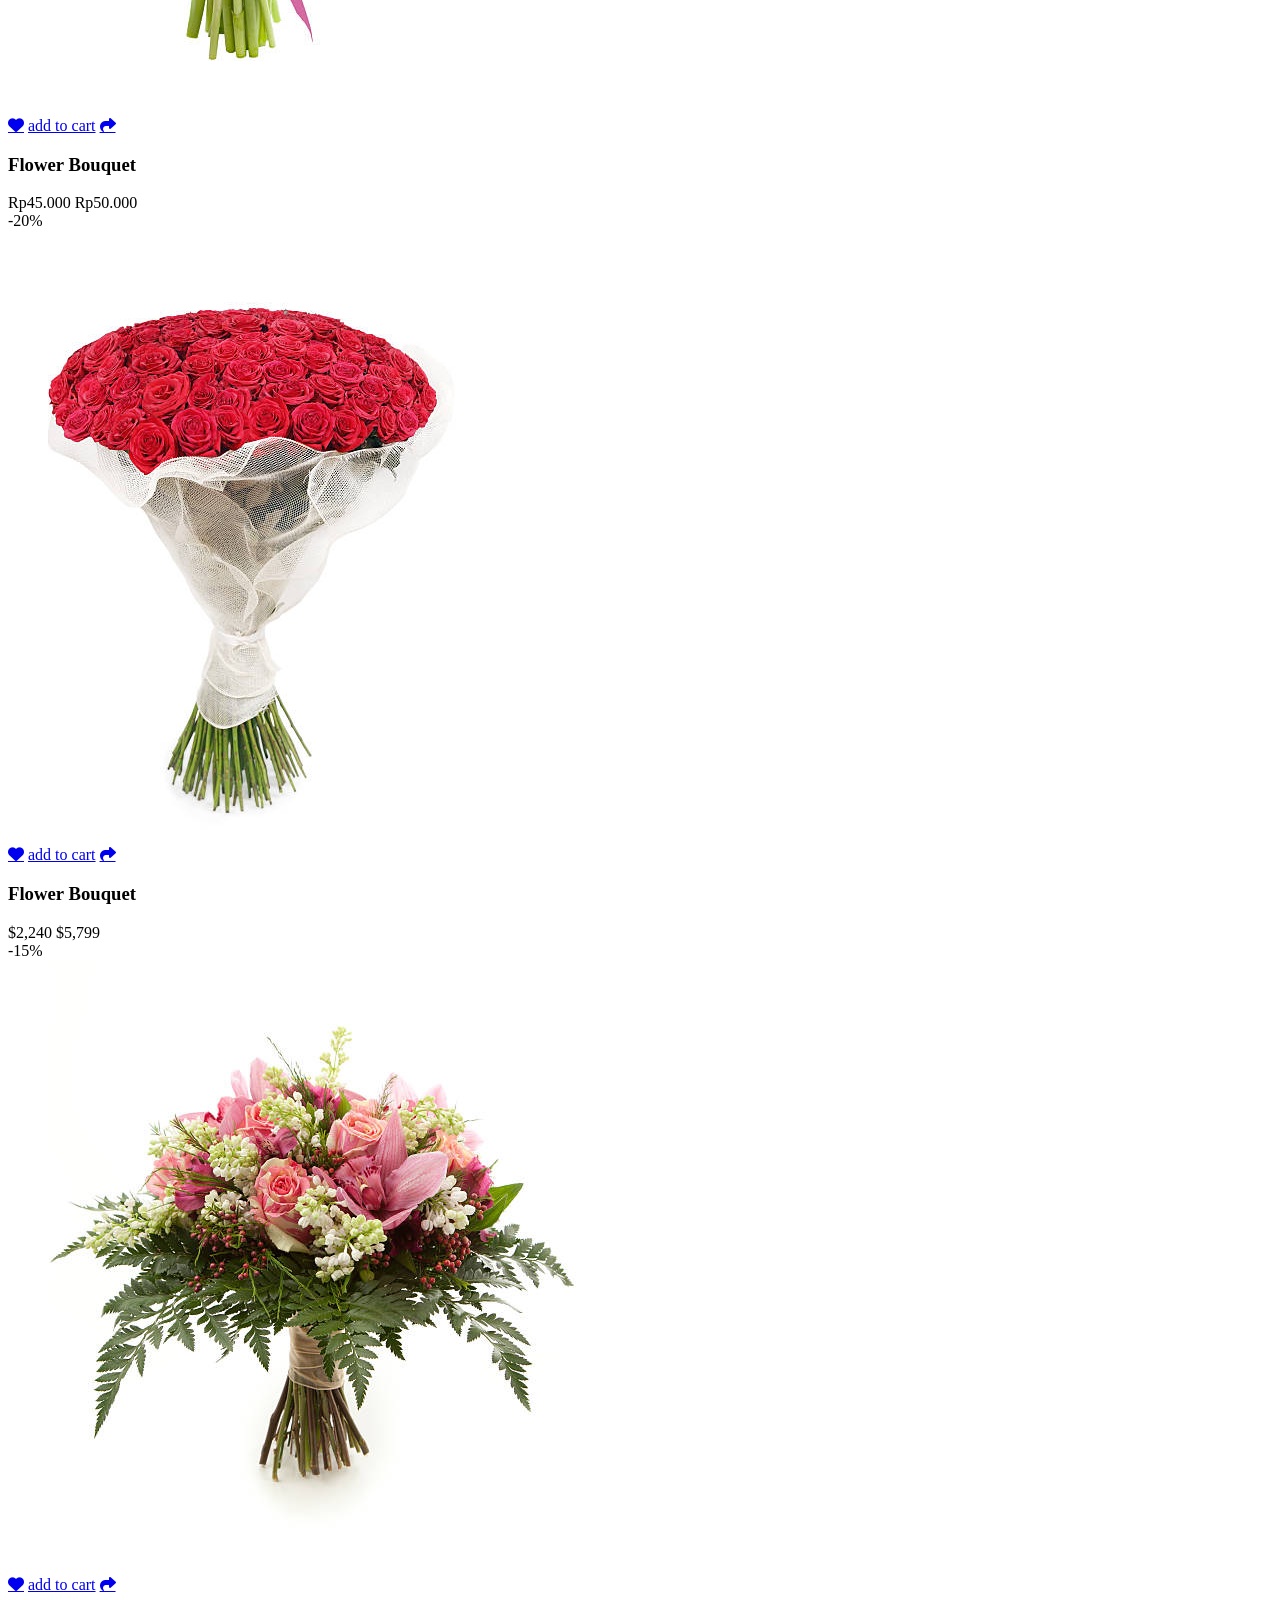
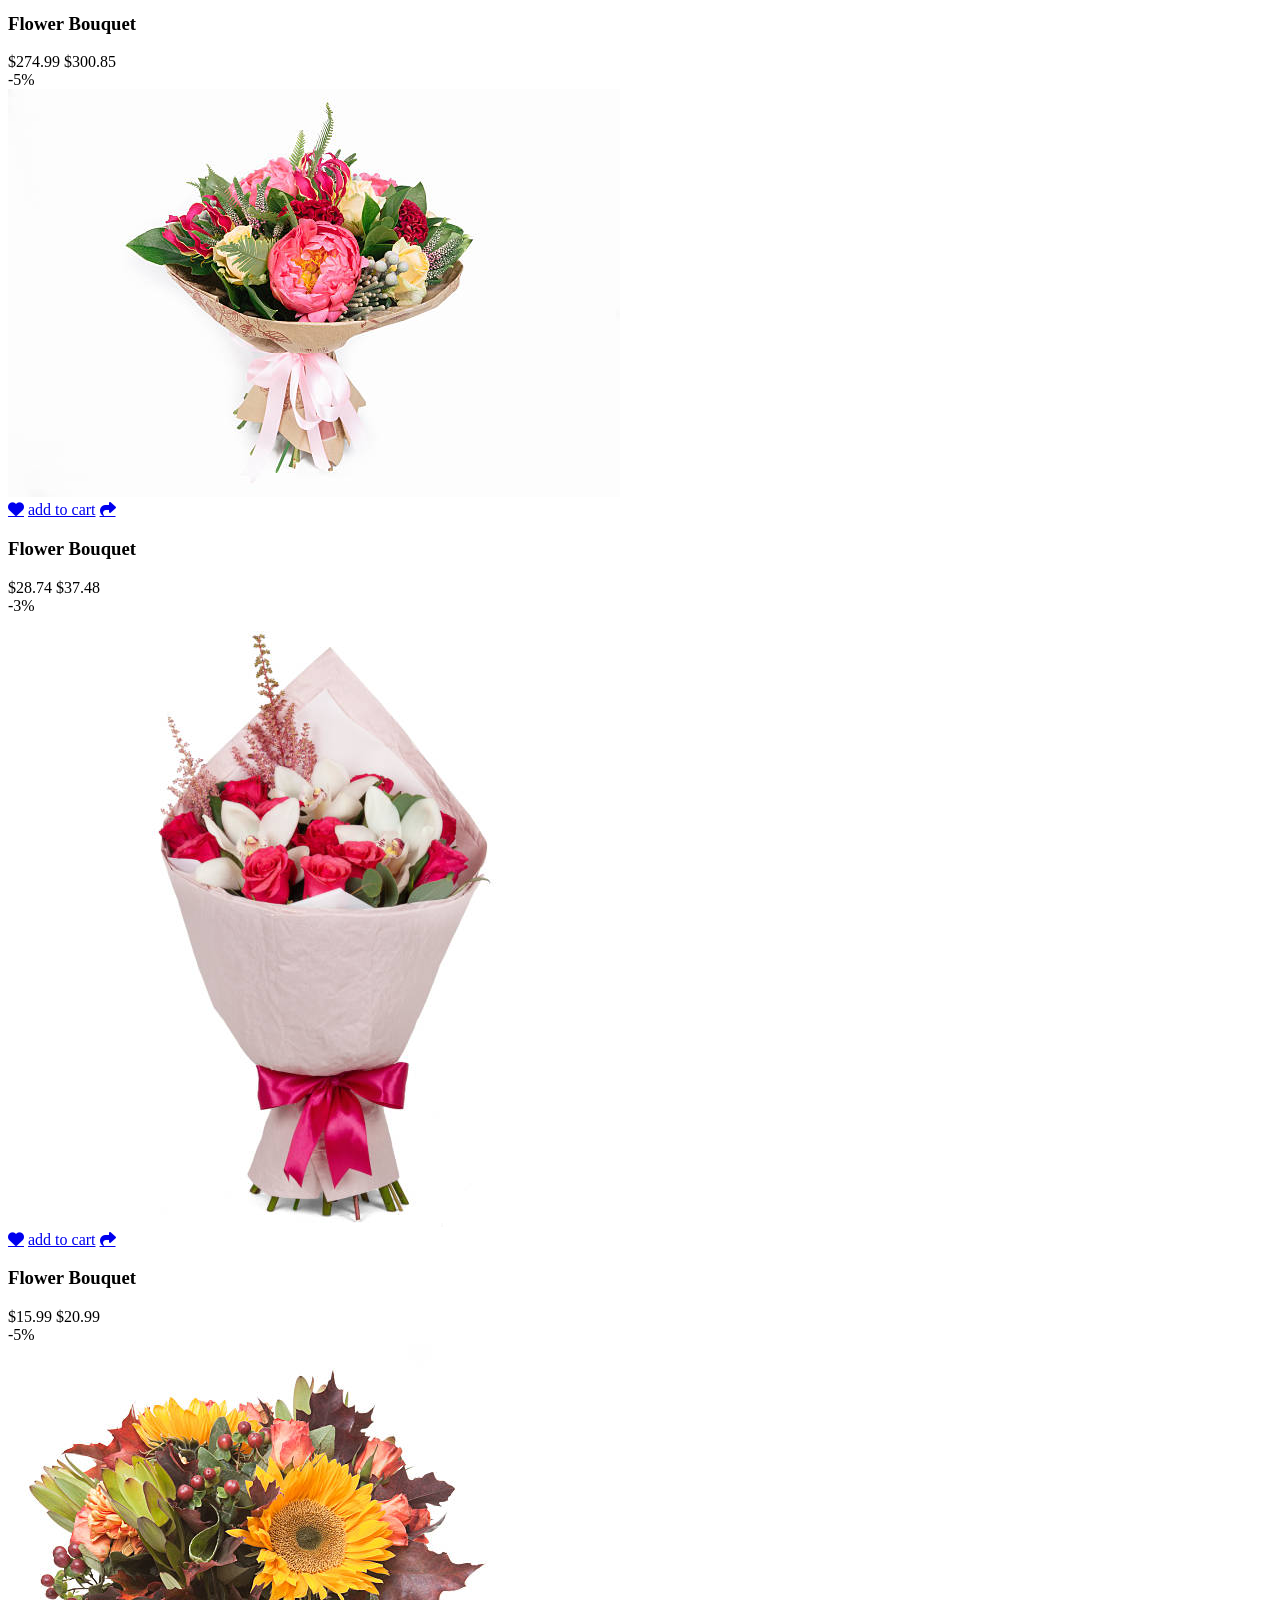
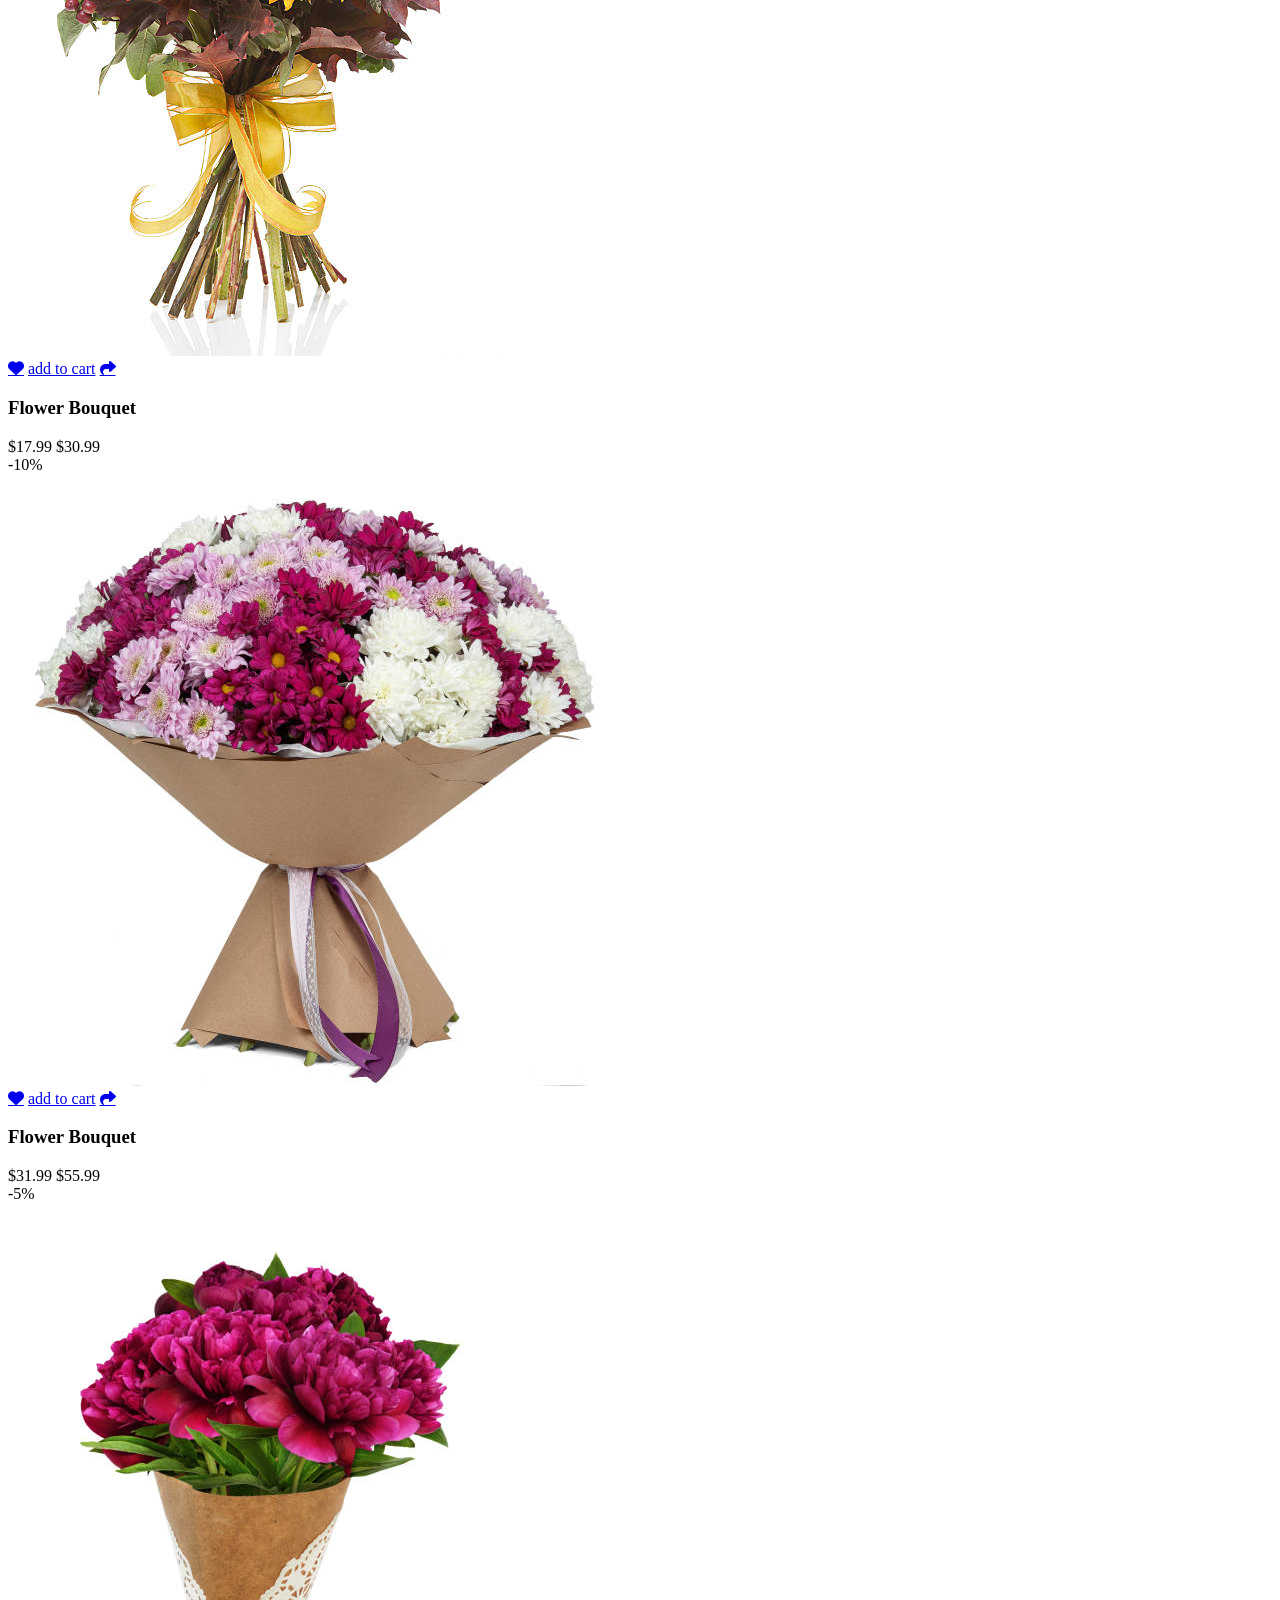
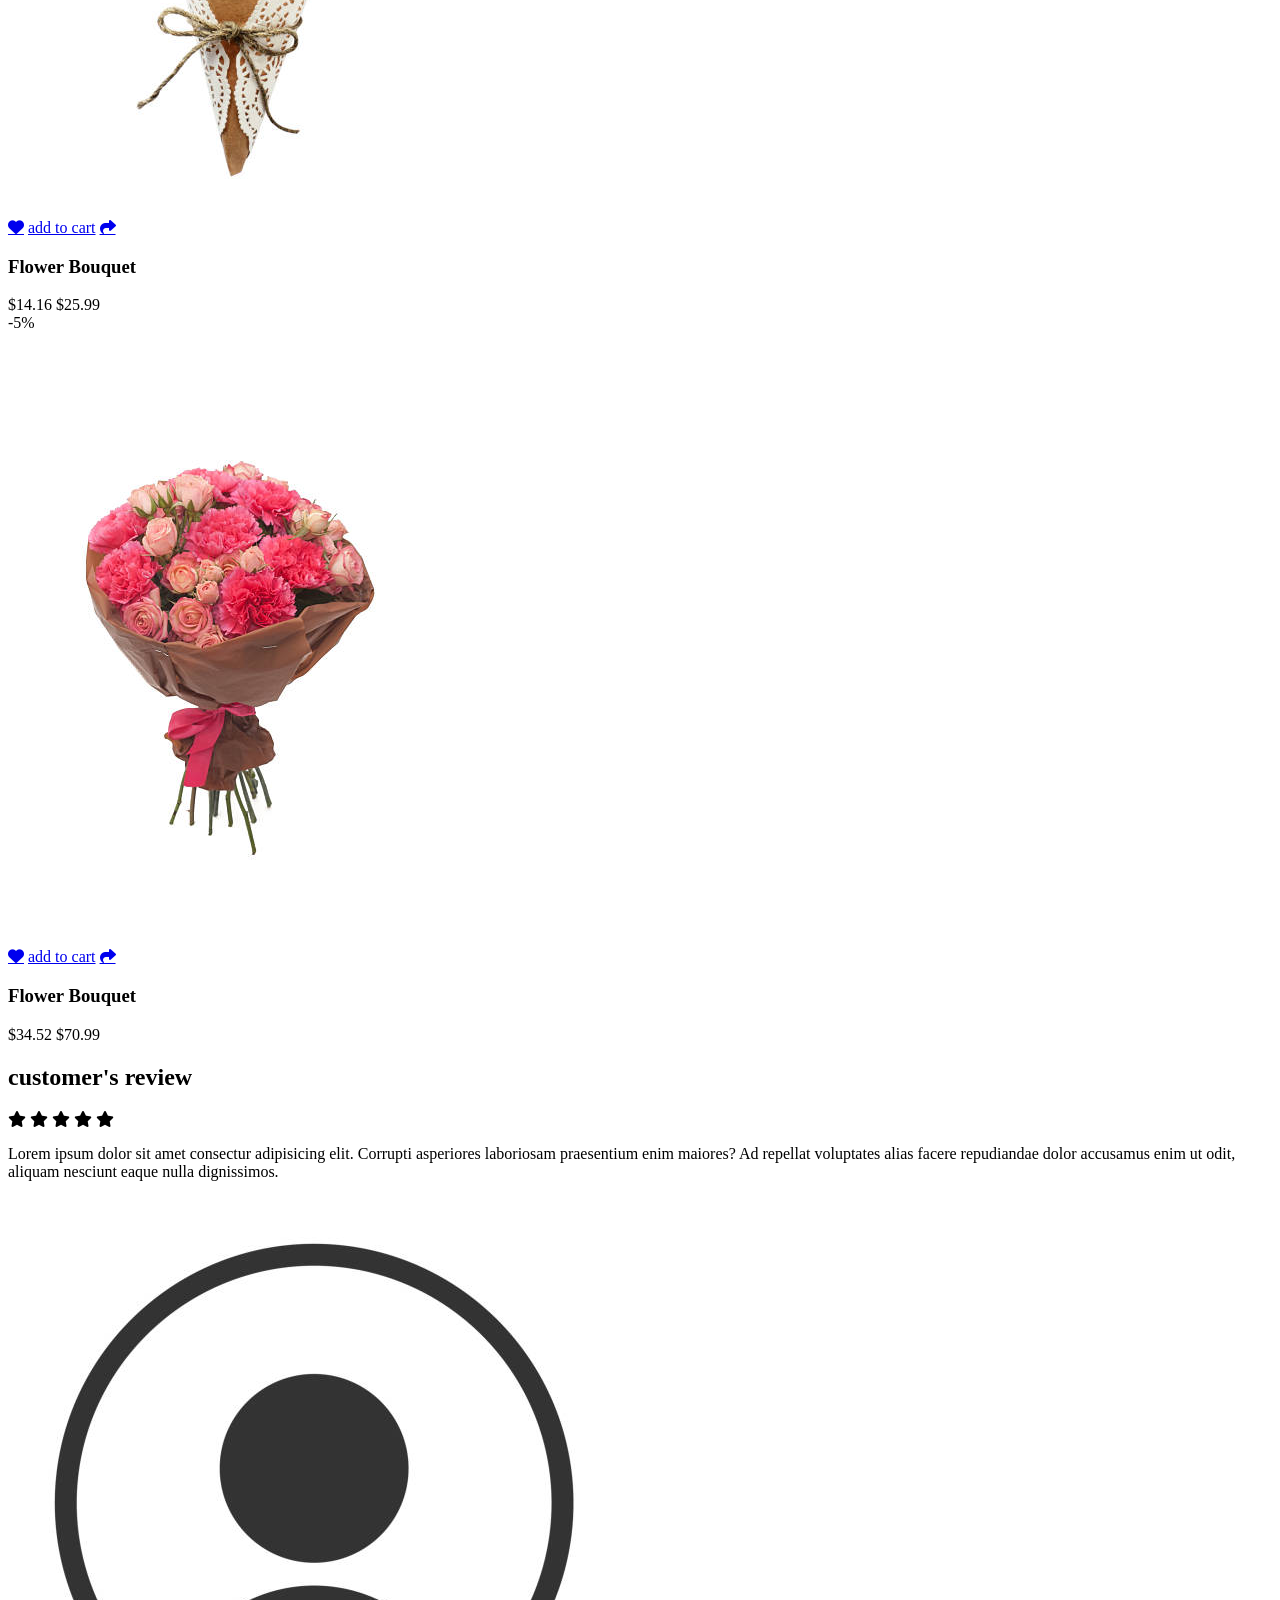
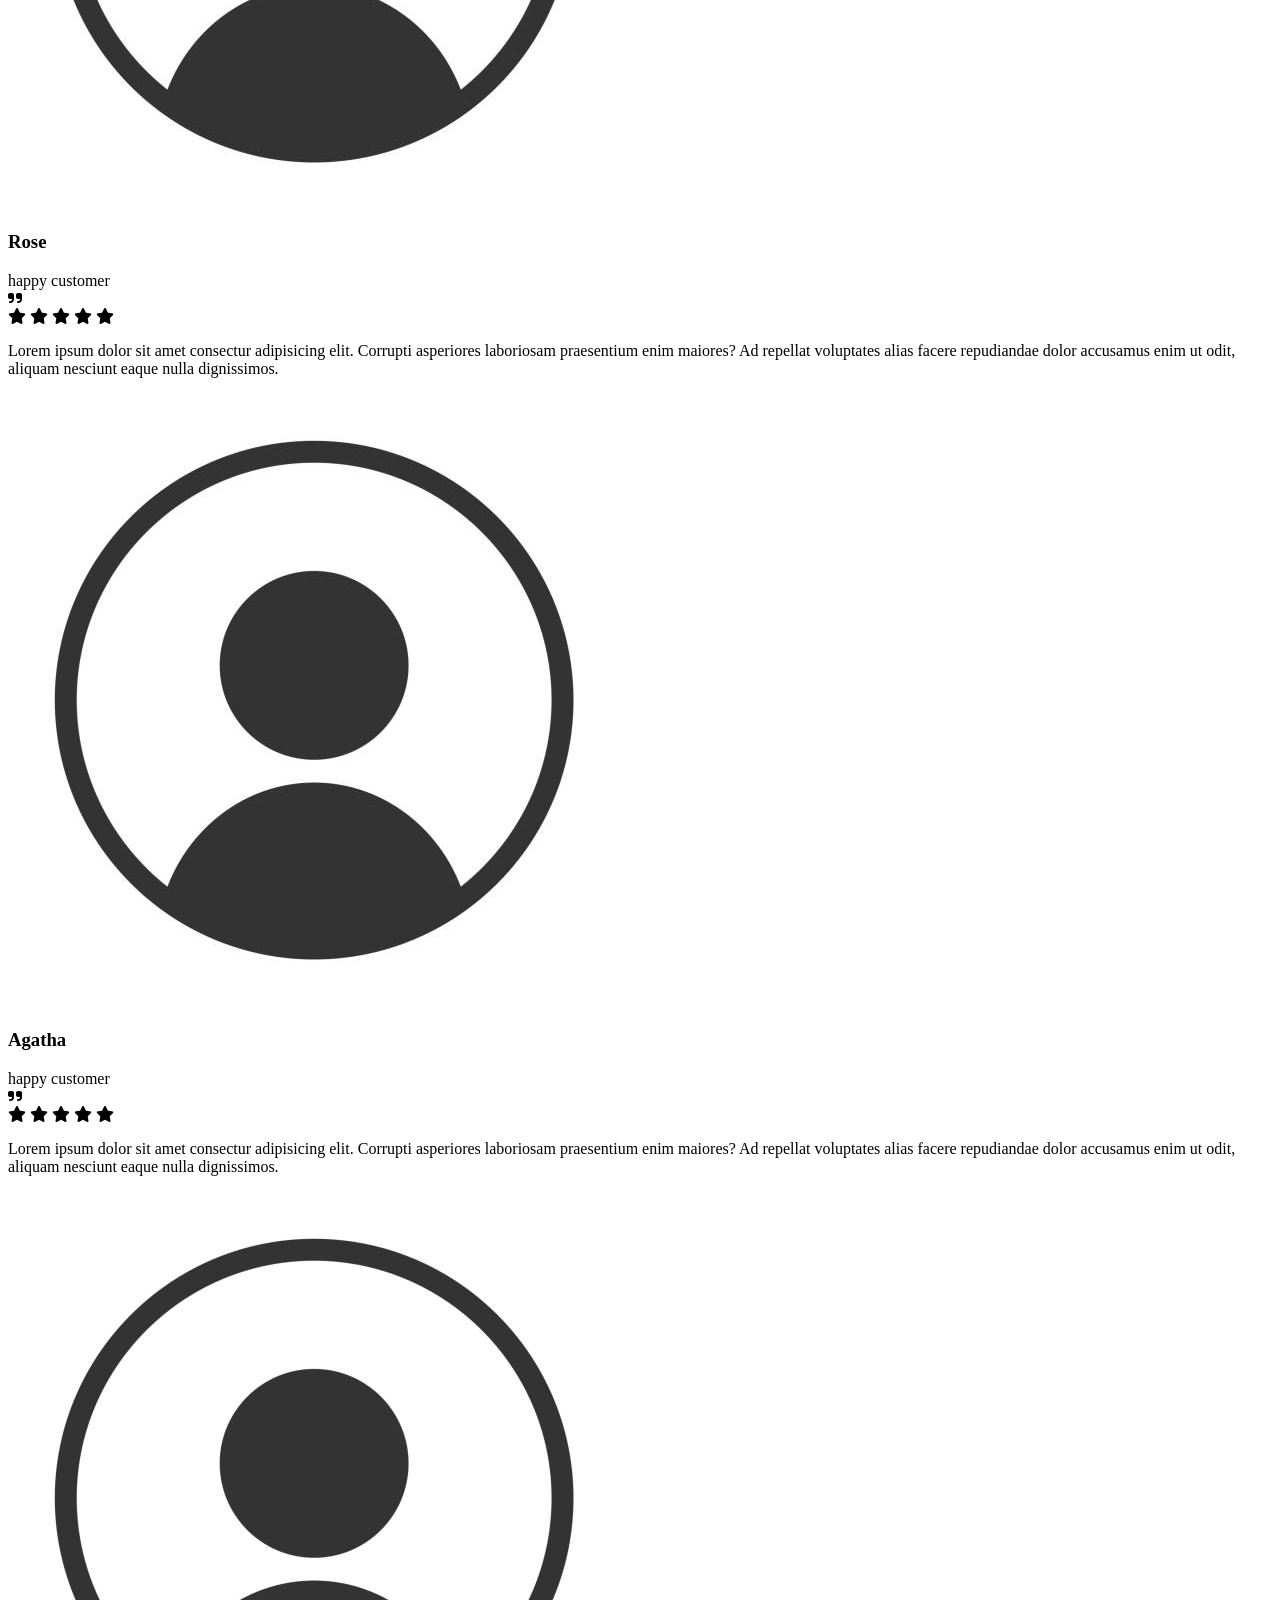
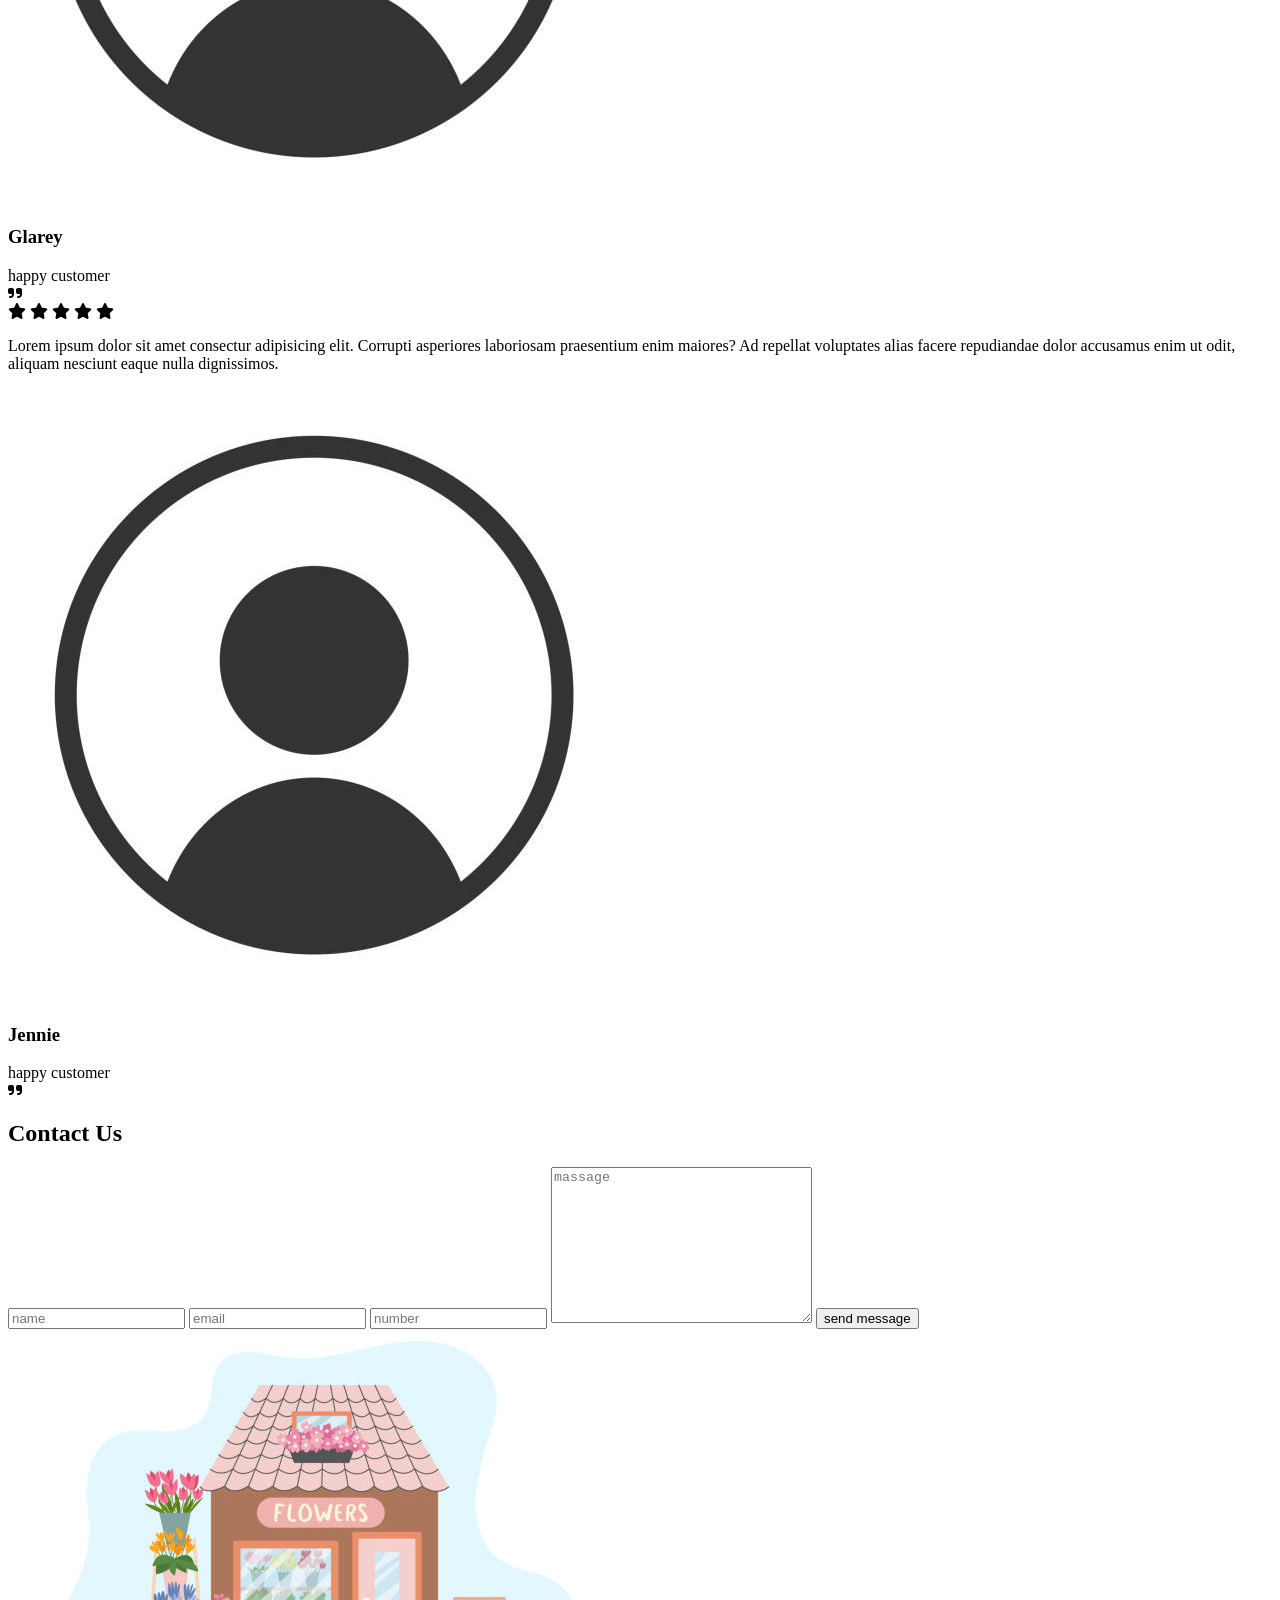
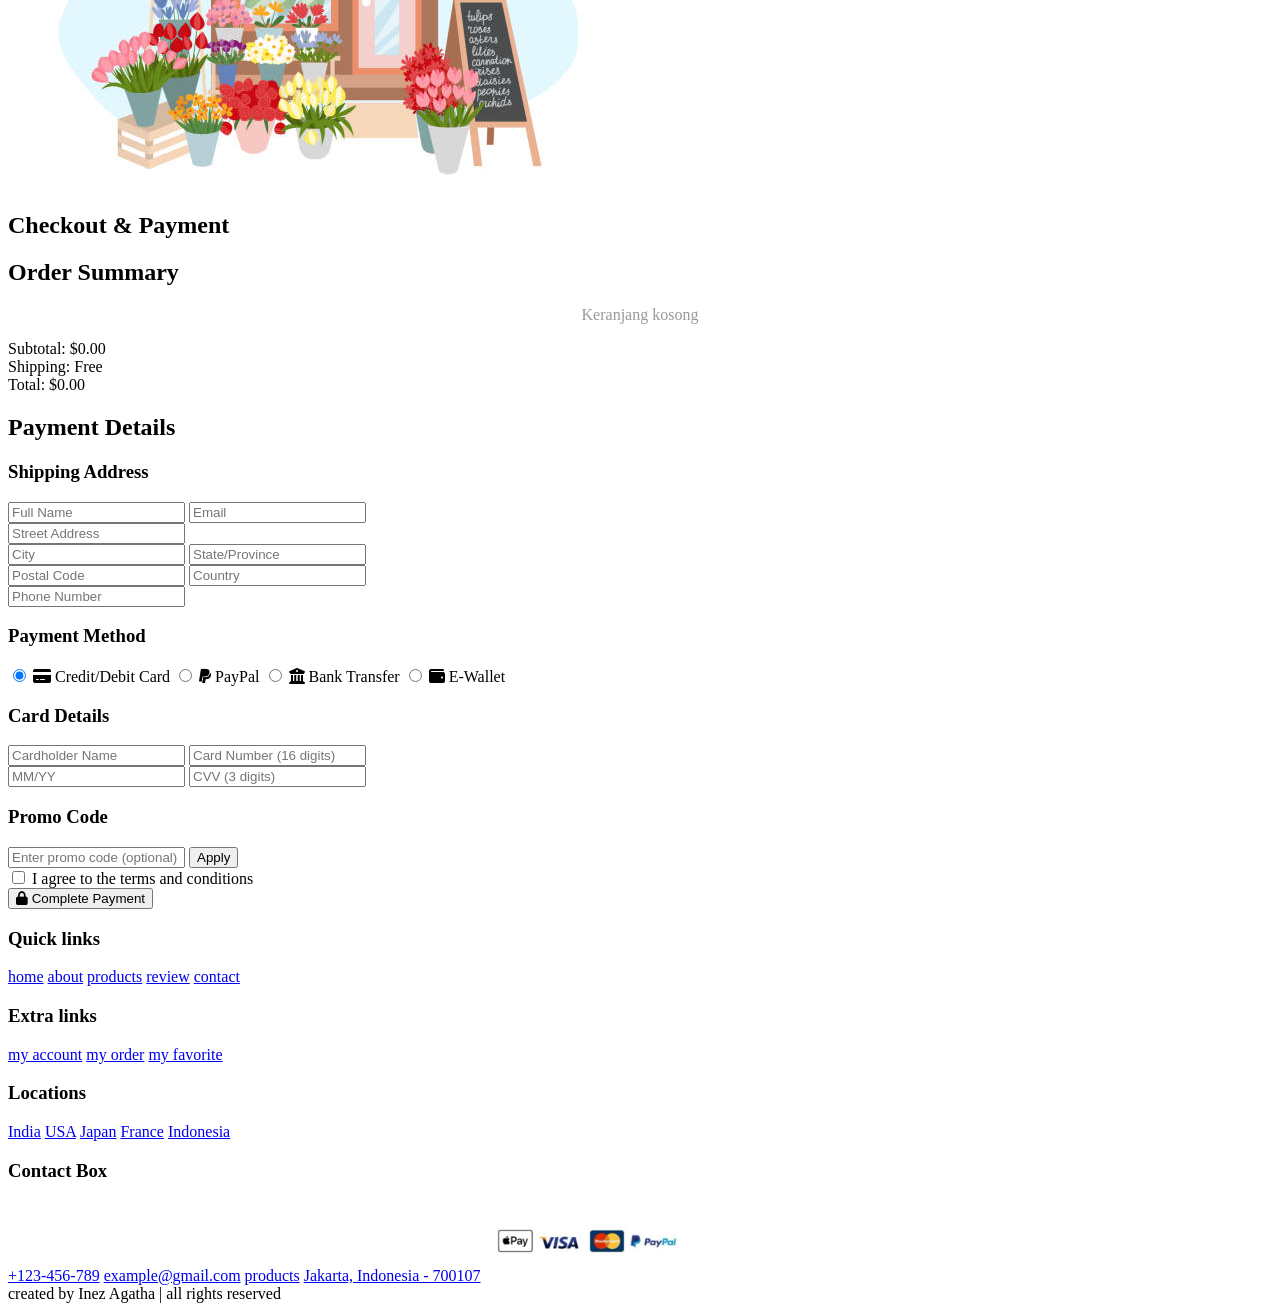
==== commit d783435a: "Fix stylesheet link path in index.html fix css path" ====
--- a/index/index.html
+++ b/index/index.html
@@ -10,7 +10,7 @@
      <link rel="stylesheet" href="https://cdnjs.cloudflare.com/ajax/libs/font-awesome/6.4.2/css/all.min.css">
 
      <!-- custom css file link -->
-      <link rel="stylesheet" href="../css/style.css">
+      <link rel="stylesheet" href="css/style.css">
 </head>
 <body>
 
@@ -589,4 +589,4 @@
 <script src="../js/script.js"></script>
 </section>
 
-<!-- foother section ends --> +<!-- foother section ends --> 
